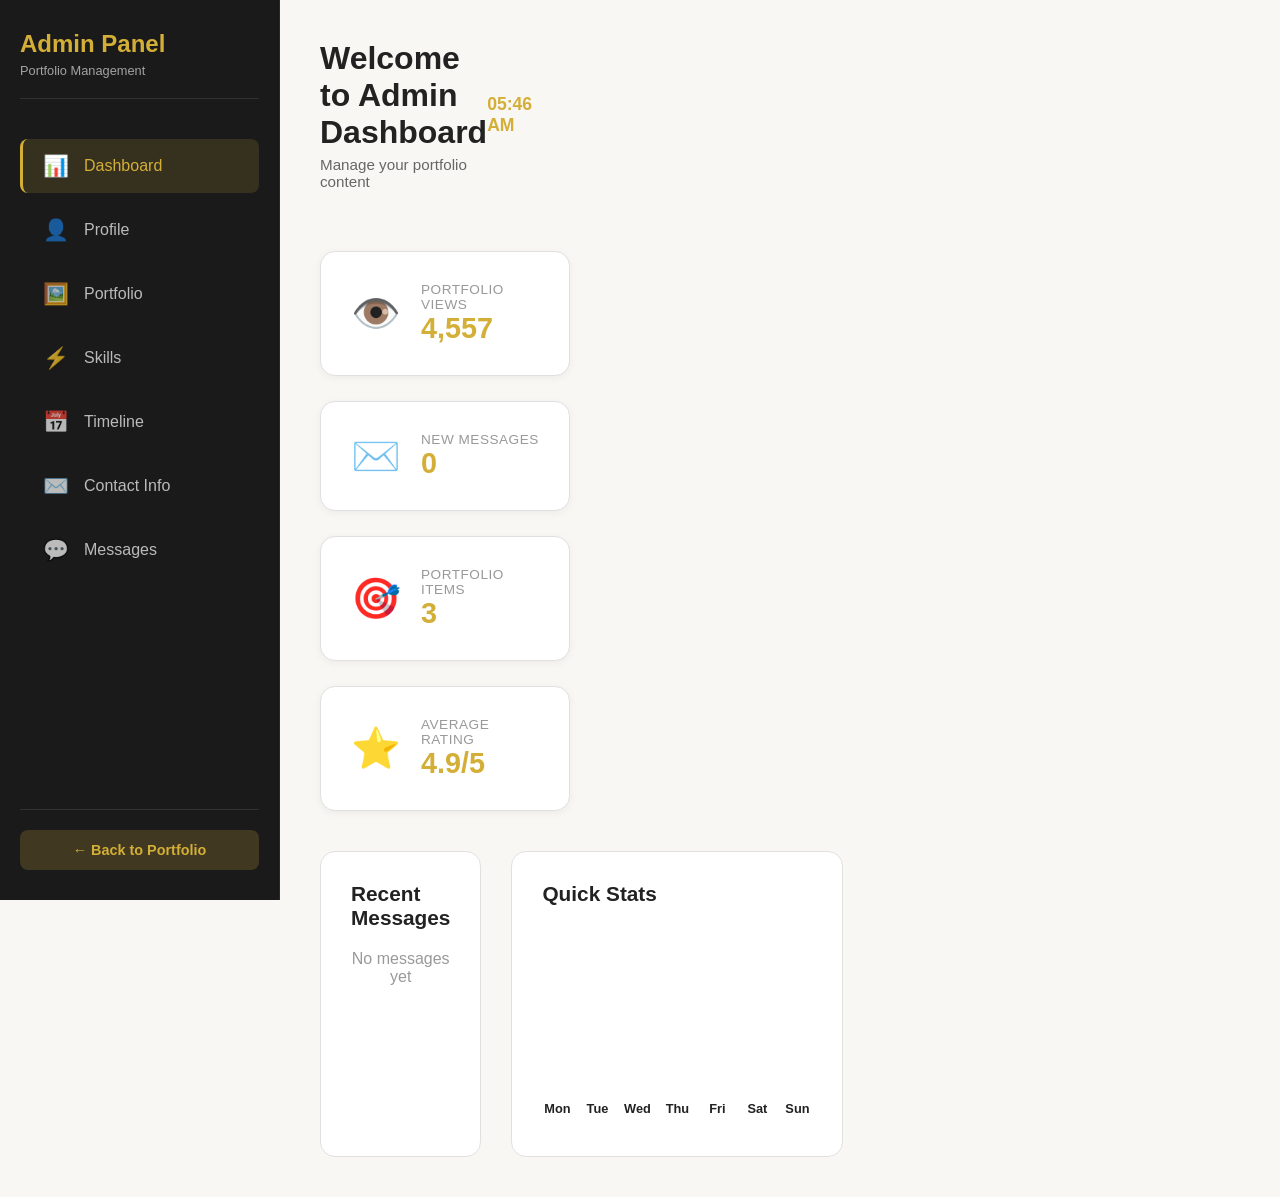
==== admin.html @ e3441a1e "Add files via upload" ====
<!DOCTYPE html>
<html lang="en">
<head>
    <meta charset="UTF-8">
    <meta name="viewport" content="width=device-width, initial-scale=1.0">
    <title>Admin Dashboard - John Mavlonov Portfolio</title>
    <link rel="stylesheet" href="admin-styles.css">
</head>
<body>
    <!-- Admin Dashboard -->
    <div class="admin-wrapper">
        <!-- Sidebar -->
        <aside class="sidebar">
            <div class="sidebar-header">
                <h2 class="sidebar-title">Admin Panel</h2>
                <p class="sidebar-subtitle">Portfolio Management</p>
            </div>

            <nav class="sidebar-menu">
                <a href="#" class="menu-item active" data-section="dashboard">
                    <span class="menu-icon">📊</span>
                    <span>Dashboard</span>
                </a>
                <a href="#" class="menu-item" data-section="profile">
                    <span class="menu-icon">👤</span>
                    <span>Profile</span>
                </a>
                <a href="#" class="menu-item" data-section="portfolio">
                    <span class="menu-icon">🖼️</span>
                    <span>Portfolio</span>
                </a>
                <a href="#" class="menu-item" data-section="skills">
                    <span class="menu-icon">⚡</span>
                    <span>Skills</span>
                </a>
                <a href="#" class="menu-item" data-section="timeline">
                    <span class="menu-icon">📅</span>
                    <span>Timeline</span>
                </a>
                <a href="#" class="menu-item" data-section="contact">
                    <span class="menu-icon">✉️</span>
                    <span>Contact Info</span>
                </a>
                <a href="#" class="menu-item" data-section="messages">
                    <span class="menu-icon">💬</span>
                    <span>Messages</span>
                </a>
            </nav>

            <div class="sidebar-footer">
                <a href="index.html" class="logout-btn">← Back to Portfolio</a>
            </div>
        </aside>

        <!-- Main Content -->
        <main class="admin-content">
            <!-- Header -->
            <div class="admin-header">
                <div class="header-left">
                    <h1 class="page-title">Welcome to Admin Dashboard</h1>
                    <p class="page-subtitle">Manage your portfolio content</p>
                </div>
                <div class="header-right">
                    <div class="header-time" id="currentTime"></div>
                </div>
            </div>

            <!-- Dashboard Section -->
            <section id="dashboard" class="dashboard-section active">
                <div class="dashboard-grid">
                    <div class="stat-box">
                        <div class="stat-icon">👁️</div>
                        <div class="stat-info">
                            <span class="stat-label">Portfolio Views</span>
                            <span class="stat-value" id="viewsCount">1,234</span>
                        </div>
                    </div>

                    <div class="stat-box">
                        <div class="stat-icon">✉️</div>
                        <div class="stat-info">
                            <span class="stat-label">New Messages</span>
                            <span class="stat-value" id="messagesCount">8</span>
                        </div>
                    </div>

                    <div class="stat-box">
                        <div class="stat-icon">🎯</div>
                        <div class="stat-info">
                            <span class="stat-label">Portfolio Items</span>
                            <span class="stat-value" id="portfolioCount">6</span>
                        </div>
                    </div>

                    <div class="stat-box">
                        <div class="stat-icon">⭐</div>
                        <div class="stat-info">
                            <span class="stat-label">Average Rating</span>
                            <span class="stat-value">4.9/5</span>
                        </div>
                    </div>
                </div>

                <div class="dashboard-content">
                    <div class="recent-messages">
                        <h2>Recent Messages</h2>
                        <div class="messages-list" id="recentMessages">
                            <p style="text-align: center; color: #999;">No messages yet</p>
                        </div>
                    </div>

                    <div class="analytics">
                        <h2>Quick Stats</h2>
                        <div class="analytics-chart">
                            <div class="chart-bar">
                                <span>Mon</span>
                                <div class="bar" style="height: 60%"></div>
                            </div>
                            <div class="chart-bar">
                                <span>Tue</span>
                                <div class="bar" style="height: 75%"></div>
                            </div>
                            <div class="chart-bar">
                                <span>Wed</span>
                                <div class="bar" style="height: 50%"></div>
                            </div>
                            <div class="chart-bar">
                                <span>Thu</span>
                                <div class="bar" style="height: 85%"></div>
                            </div>
                            <div class="chart-bar">
                                <span>Fri</span>
                                <div class="bar" style="height: 70%"></div>
                            </div>
                            <div class="chart-bar">
                                <span>Sat</span>
                                <div class="bar" style="height: 80%"></div>
                            </div>
                            <div class="chart-bar">
                                <span>Sun</span>
                                <div class="bar" style="height: 65%"></div>
                            </div>
                        </div>
                    </div>
                </div>
            </section>

            <!-- Profile Section -->
            <section id="profile" class="admin-section">
                <h2>Profile Settings</h2>
                <form class="admin-form" id="profileForm">
                    <div class="form-row">
                        <div class="form-group">
                            <label>Full Name</label>
                            <input type="text" id="fullName" value="John Mavlonov" required>
                        </div>
                        <div class="form-group">
                            <label>Professional Title</label>
                            <input type="text" id="profTitle" value="Premium Pizza Chef" required>
                        </div>
                    </div>

                    <div class="form-row">
                        <div class="form-group">
                            <label>Email</label>
                            <input type="email" id="profileEmail" value="john@mavlonov.com" required>
                        </div>
                        <div class="form-group">
                            <label>Phone</label>
                            <input type="tel" id="profilePhone" value="+1 (234) 567-890" required>
                        </div>
                    </div>

                    <div class="form-row">
                        <div class="form-group">
                            <label>Location</label>
                            <input type="text" id="profileLocation" value="Italy, Europe" required>
                        </div>
                        <div class="form-group">
                            <label>Years of Experience</label>
                            <input type="text" id="yearsExp" value="4+ Years" required>
                        </div>
                    </div>

                    <div class="form-group full-width">
                        <label>Bio</label>
                        <textarea id="bio" rows="5">Professional pizza chef with passion for culinary excellence. Specializing in traditional Italian recipes and innovative fusion concepts.</textarea>
                    </div>

                    <button type="submit" class="btn btn-primary">Save Profile</button>
                </form>
            </section>

            <!-- Portfolio Section -->
            <section id="portfolio" class="admin-section">
                <h2>Portfolio Items</h2>
                
                <div class="add-item-btn">
                    <button class="btn btn-primary" id="addPortfolioBtn">+ Add New Item</button>
                </div>

                <div class="portfolio-list" id="portfolioList">
                    <div class="portfolio-item">
                        <div class="portfolio-item-header">
                            <h3>Margherita</h3>
                            <span class="category-badge">Traditional</span>
                        </div>
                        <p>Classic Italian with fresh basil</p>
                        <div class="item-actions">
                            <button class="btn-small btn-edit">Edit</button>
                            <button class="btn-small btn-delete">Delete</button>
                        </div>
                    </div>
                </div>

                <!-- Modal for adding portfolio items -->
                <div id="portfolioModal" class="modal" style="display: none;">
                    <div class="modal-content">
                        <span class="modal-close" onclick="closePortfolioModal()">&times;</span>
                        <h3>Add Portfolio Item</h3>
                        <form id="portfolioForm">
                            <div class="form-group">
                                <label>Item Name</label>
                                <input type="text" id="itemName" required>
                            </div>
                            <div class="form-group">
                                <label>Category</label>
                                <select id="itemCategory" required>
                                    <option>Traditional</option>
                                    <option>Gourmet</option>
                                    <option>Fusion</option>
                                </select>
                            </div>
                            <div class="form-group">
                                <label>Description</label>
                                <textarea id="itemDescription" rows="4" required></textarea>
                            </div>
                            <button type="submit" class="btn btn-primary">Save Item</button>
                        </form>
                    </div>
                </div>
            </section>

            <!-- Skills Section -->
            <section id="skills" class="admin-section">
                <h2>Skills Management</h2>
                
                <div class="skills-management">
                    <div class="skill-form">
                        <h3>Add New Skill</h3>
                        <form id="skillForm">
                            <div class="form-group">
                                <label>Skill Name</label>
                                <input type="text" id="skillName" required>
                            </div>
                            <div class="form-group">
                                <label>Skill Level (0-100)</label>
                                <input type="number" id="skillLevel" min="0" max="100" value="80" required>
                            </div>
                            <div class="form-group">
                                <label>Description</label>
                                <textarea id="skillDesc" rows="3" required></textarea>
                            </div>
                            <button type="submit" class="btn btn-primary">Add Skill</button>
                        </form>
                    </div>

                    <div class="skills-list">
                        <h3>Current Skills</h3>
                        <div id="skillsList">
                            <div class="skill-item">
                                <div class="skill-info">
                                    <h4>Pizzaiolo Mastery</h4>
                                    <p>Traditional and contemporary pizza preparation</p>
                                </div>
                                <div class="skill-level-display">95%</div>
                                <button class="btn-small btn-delete">Remove</button>
                            </div>
                        </div>
                    </div>
                </div>
            </section>

            <!-- Timeline Section -->
            <section id="timeline" class="admin-section">
                <h2>Career Timeline</h2>
                
                <div class="timeline-management">
                    <form id="timelineForm">
                        <div class="form-group">
                            <label>Year</label>
                            <input type="number" id="timelineYear" min="2000" max="2099" required>
                        </div>
                        <div class="form-group">
                            <label>Title</label>
                            <input type="text" id="timelineTitle" required>
                        </div>
                        <div class="form-group">
                            <label>Description</label>
                            <textarea id="timelineDesc" rows="4" required></textarea>
                        </div>
                        <button type="submit" class="btn btn-primary">Add Timeline Event</button>
                    </form>

                    <div id="timelineList" style="margin-top: 40px;">
                        <h3>Timeline Events</h3>
                        <div class="timeline-events">
                            <div class="timeline-event">
                                <span class="event-year">2024</span>
                                <h4>Innovation & Leadership</h4>
                                <p>Leading kitchen operations and creating innovative menu concepts</p>
                                <button class="btn-small btn-delete">Remove</button>
                            </div>
                        </div>
                    </div>
                </div>
            </section>

            <!-- Contact Section -->
            <section id="contact" class="admin-section">
                <h2>Contact Information</h2>
                <form class="admin-form" id="contactForm">
                    <div class="form-group">
                        <label>Email Address</label>
                        <input type="email" id="contactEmail" value="john@mavlonov.com" required>
                    </div>
                    <div class="form-group">
                        <label>Phone Number</label>
                        <input type="tel" id="contactPhone" value="+1 (234) 567-890" required>
                    </div>
                    <div class="form-group">
                        <label>Location</label>
                        <input type="text" id="contactLocation" value="Italy, Europe" required>
                    </div>
                    <div class="form-group">
                        <label>Social Media Links</label>
                        <input type="text" id="socialInstagram" placeholder="Instagram URL">
                        <input type="text" id="socialLinkedin" placeholder="LinkedIn URL">
                        <input type="text" id="socialTwitter" placeholder="Twitter URL">
                    </div>
                    <button type="submit" class="btn btn-primary">Save Contact Info</button>
                </form>
            </section>

            <!-- Messages Section -->
            <section id="messages" class="admin-section">
                <h2>Messages</h2>
                <div class="messages-container" id="messagesContainer">
                    <p style="text-align: center; color: #999; padding: 40px;">No messages received yet</p>
                </div>
            </section>
        </main>
    </div>

    <script src="admin-script.js"></script>
</body>
</html>
---- admin-styles.css ----
* {
    margin: 0;
    padding: 0;
    box-sizing: border-box;
}

:root {
    --primary: #D4AF37;
    --secondary: #1a1a1a;
    --accent: #E8C547;
    --bg-dark: #0f0f0f;
    --bg-light: #f8f7f4;
    --bg-card: #ffffff;
    --border-color: #e0e0e0;
    --text-dark: #222;
    --text-light: #fff;
    --transition: all 0.3s cubic-bezier(0.25, 0.46, 0.45, 0.94);
}

body {
    font-family: 'Segoe UI', Tahoma, Geneva, Verdana, sans-serif;
    background-color: var(--bg-light);
    color: var(--text-dark);
}

.admin-wrapper {
    display: grid;
    grid-template-columns: 280px 1fr;
    min-height: 100vh;
}

/* Sidebar */
.sidebar {
    background: linear-gradient(135deg, var(--secondary) 0%, #1a1a1a 100%);
    color: var(--text-light);
    padding: 30px 20px;
    border-right: 1px solid rgba(212, 175, 55, 0.1);
    position: fixed;
    width: 280px;
    height: 100vh;
    overflow-y: auto;
    display: flex;
    flex-direction: column;
}

.sidebar-header {
    margin-bottom: 40px;
    padding-bottom: 20px;
    border-bottom: 1px solid rgba(255, 255, 255, 0.1);
}

.sidebar-title {
    font-size: 1.5rem;
    margin-bottom: 5px;
    color: var(--primary);
}

.sidebar-subtitle {
    font-size: 0.8rem;
    color: rgba(255, 255, 255, 0.6);
}

.sidebar-menu {
    display: flex;
    flex-direction: column;
    gap: 10px;
    flex: 1;
}

.menu-item {
    display: flex;
    align-items: center;
    gap: 15px;
    padding: 15px 20px;
    color: rgba(255, 255, 255, 0.7);
    text-decoration: none;
    border-radius: 8px;
    transition: var(--transition);
    cursor: pointer;
    border-left: 3px solid transparent;
}

.menu-item:hover {
    background: rgba(212, 175, 55, 0.1);
    color: var(--primary);
    border-left-color: var(--primary);
}

.menu-item.active {
    background: rgba(212, 175, 55, 0.15);
    color: var(--primary);
    border-left-color: var(--primary);
}

.menu-icon {
    font-size: 1.3rem;
}

.sidebar-footer {
    margin-top: 20px;
    padding-top: 20px;
    border-top: 1px solid rgba(255, 255, 255, 0.1);
}

.logout-btn {
    display: block;
    text-align: center;
    padding: 12px;
    background: rgba(212, 175, 55, 0.2);
    color: var(--primary);
    text-decoration: none;
    border-radius: 8px;
    font-size: 0.9rem;
    font-weight: 600;
    transition: var(--transition);
}

.logout-btn:hover {
    background: rgba(212, 175, 55, 0.3);
}

/* Admin Content */
.admin-content {
    padding: 40px;
    margin-left: 280px;
    background: var(--bg-light);
}

.admin-header {
    display: flex;
    justify-content: space-between;
    align-items: center;
    margin-bottom: 40px;
    padding-bottom: 20px;
    border-bottom: 1px solid var(--border-color);
}

.page-title {
    font-size: 2rem;
    margin-bottom: 5px;
}

.page-subtitle {
    color: #666;
    font-size: 0.95rem;
}

.header-time {
    font-size: 1.1rem;
    font-weight: 600;
    color: var(--primary);
}

/* Dashboard Grid */
.dashboard-grid {
    display: grid;
    grid-template-columns: repeat(auto-fit, minmax(250px, 1fr));
    gap: 25px;
    margin-bottom: 40px;
}

.stat-box {
    background: white;
    padding: 30px;
    border-radius: 15px;
    border: 1px solid var(--border-color);
    display: flex;
    gap: 20px;
    align-items: center;
    transition: var(--transition);
    box-shadow: 0 2px 8px rgba(0, 0, 0, 0.05);
}

.stat-box:hover {
    transform: translateY(-5px);
    box-shadow: 0 10px 25px rgba(212, 175, 55, 0.1);
}

.stat-icon {
    font-size: 2.5rem;
}

.stat-info {
    display: flex;
    flex-direction: column;
}

.stat-label {
    font-size: 0.85rem;
    color: #999;
    text-transform: uppercase;
    letter-spacing: 0.5px;
}

.stat-value {
    font-size: 1.8rem;
    font-weight: 700;
    color: var(--primary);
}

/* Dashboard Content */
.dashboard-content {
    display: grid;
    grid-template-columns: 1fr 1fr;
    gap: 30px;
}

.recent-messages,
.analytics {
    background: white;
    padding: 30px;
    border-radius: 15px;
    border: 1px solid var(--border-color);
}

.recent-messages h2,
.analytics h2 {
    font-size: 1.3rem;
    margin-bottom: 20px;
}

.messages-list {
    display: flex;
    flex-direction: column;
    gap: 15px;
}

.message-item {
    padding: 15px;
    background: #f8f7f4;
    border-radius: 8px;
    border-left: 3px solid var(--primary);
}

.message-from {
    font-weight: 600;
    margin-bottom: 5px;
}

.message-text {
    font-size: 0.9rem;
    color: #666;
}

.analytics-chart {
    display: grid;
    grid-template-columns: repeat(7, 1fr);
    gap: 10px;
    align-items: flex-end;
    height: 200px;
}

.chart-bar {
    display: flex;
    flex-direction: column;
    align-items: center;
    gap: 10px;
}

.chart-bar span {
    font-size: 0.8rem;
    font-weight: 600;
}

.chart-bar .bar {
    width: 30px;
    background: linear-gradient(180deg, var(--primary) 0%, var(--accent) 100%);
    border-radius: 5px;
    transition: var(--transition);
}

.chart-bar:hover .bar {
    filter: brightness(1.1);
}

/* Admin Section */
.admin-section {
    display: none;
    animation: fadeIn 0.3s ease-out;
}

.admin-section.active,
.dashboard-section.active {
    display: block;
}

@keyframes fadeIn {
    from {
        opacity: 0;
    }
    to {
        opacity: 1;
    }
}

.admin-section h2 {
    font-size: 1.8rem;
    margin-bottom: 30px;
}

/* Forms */
.admin-form,
.skill-form,
#timelineForm,
#portfolioForm {
    background: white;
    padding: 30px;
    border-radius: 15px;
    border: 1px solid var(--border-color);
    max-width: 600px;
}

.form-row {
    display: grid;
    grid-template-columns: 1fr 1fr;
    gap: 20px;
}

.form-row.full-width {
    grid-template-columns: 1fr;
}

.form-group {
    display: flex;
    flex-direction: column;
    gap: 8px;
}

.form-group.full-width {
    grid-column: 1 / -1;
}

.form-group label {
    font-weight: 600;
    color: var(--text-dark);
    font-size: 0.95rem;
}

.form-group input,
.form-group textarea,
.form-group select {
    padding: 12px;
    border: 2px solid var(--border-color);
    border-radius: 8px;
    font-family: inherit;
    font-size: 0.95rem;
    transition: var(--transition);
}

.form-group input:focus,
.form-group textarea:focus,
.form-group select:focus {
    outline: none;
    border-color: var(--primary);
    box-shadow: 0 0 0 3px rgba(212, 175, 55, 0.1);
}

.form-group textarea {
    resize: vertical;
}

.btn {
    padding: 12px 30px;
    border: none;
    border-radius: 8px;
    font-size: 1rem;
    font-weight: 600;
    cursor: pointer;
    transition: var(--transition);
    display: inline-block;
}

.btn-primary {
    background: linear-gradient(135deg, var(--primary) 0%, var(--accent) 100%);
    color: var(--text-dark);
    box-shadow: 0 4px 15px rgba(212, 175, 55, 0.2);
}

.btn-primary:hover {
    transform: translateY(-2px);
    box-shadow: 0 6px 20px rgba(212, 175, 55, 0.3);
}

.btn-small {
    padding: 8px 16px;
    font-size: 0.85rem;
    border-radius: 6px;
    border: none;
    cursor: pointer;
    transition: var(--transition);
}

.btn-edit {
    background: var(--primary);
    color: var(--text-dark);
    margin-right: 10px;
}

.btn-delete {
    background: #ff6b6b;
    color: white;
}

.btn-small:hover {
    transform: translateY(-2px);
}

/* Portfolio Management */
.add-item-btn {
    margin-bottom: 30px;
}

.portfolio-list,
.timeline-events {
    background: white;
    border-radius: 15px;
    border: 1px solid var(--border-color);
    overflow: hidden;
}

.portfolio-item,
.timeline-event {
    padding: 25px;
    border-bottom: 1px solid var(--border-color);
    display: flex;
    justify-content: space-between;
    align-items: center;
    transition: var(--transition);
}

.portfolio-item:hover,
.timeline-event:hover {
    background: #f8f7f4;
}

.portfolio-item:last-child,
.timeline-event:last-child {
    border-bottom: none;
}

.portfolio-item-header {
    display: flex;
    align-items: center;
    gap: 15px;
    margin-bottom: 10px;
}

.portfolio-item h3 {
    margin: 0;
}

.category-badge {
    padding: 5px 12px;
    background: rgba(212, 175, 55, 0.2);
    color: var(--primary);
    border-radius: 20px;
    font-size: 0.8rem;
    font-weight: 600;
}

.item-actions {
    display: flex;
    gap: 10px;
}

.event-year {
    font-weight: 700;
    color: var(--primary);
    font-size: 1.1rem;
    min-width: 80px;
}

/* Skills Management */
.skills-management {
    display: grid;
    grid-template-columns: 1fr 1fr;
    gap: 30px;
}

.skills-list {
    background: white;
    padding: 30px;
    border-radius: 15px;
    border: 1px solid var(--border-color);
}

.skill-item {
    padding: 20px;
    background: #f8f7f4;
    border-radius: 10px;
    margin-bottom: 15px;
    display: flex;
    justify-content: space-between;
    align-items: center;
}

.skill-info h4 {
    margin-bottom: 5px;
}

.skill-info p {
    font-size: 0.9rem;
    color: #666;
}

.skill-level-display {
    font-weight: 700;
    color: var(--primary);
    font-size: 1.1rem;
}

/* Modal */
.modal {
    position: fixed;
    top: 0;
    left: 0;
    right: 0;
    bottom: 0;
    background: rgba(0, 0, 0, 0.5);
    display: flex;
    align-items: center;
    justify-content: center;
    z-index: 1000;
}

.modal-content {
    background: white;
    padding: 40px;
    border-radius: 15px;
    max-width: 500px;
    width: 90%;
    position: relative;
    animation: slideIn 0.3s ease-out;
}

@keyframes slideIn {
    from {
        transform: translateY(-50px);
        opacity: 0;
    }
    to {
        transform: translateY(0);
        opacity: 1;
    }
}

.modal-close {
    position: absolute;
    top: 20px;
    right: 20px;
    font-size: 28px;
    cursor: pointer;
    color: #999;
    transition: color 0.3s ease;
}

.modal-close:hover {
    color: var(--text-dark);
}

.modal-content h3 {
    margin-bottom: 25px;
}

/* Responsive */
@media (max-width: 1024px) {
    .admin-wrapper {
        grid-template-columns: 1fr;
    }

    .sidebar {
        width: 100%;
        height: auto;
        border-right: none;
        border-bottom: 1px solid rgba(212, 175, 55, 0.1);
        position: relative;
    }

    .admin-content {
        margin-left: 0;
        padding: 30px;
    }

    .dashboard-content {
        grid-template-columns: 1fr;
    }

    .skills-management {
        grid-template-columns: 1fr;
    }

    .form-row {
        grid-template-columns: 1fr;
    }
}

@media (max-width: 768px) {
    .sidebar {
        display: none;
    }

    .sidebar.active {
        display: block;
        width: 100%;
        height: auto;
        position: relative;
    }

    .sidebar-menu {
        display: grid;
        grid-template-columns: repeat(auto-fit, minmax(150px, 1fr));
        gap: 10px;
    }

    .admin-header {
        flex-direction: column;
        gap: 20px;
        align-items: flex-start;
    }

    .dashboard-grid {
        grid-template-columns: 1fr 1fr;
        gap: 15px;
    }

    .stat-box {
        padding: 20px;
    }

    .admin-form {
        max-width: 100%;
    }

    .form-row {
        grid-template-columns: 1fr;
    }

    .modal-content {
        padding: 25px;
    }
}

@media (max-width: 480px) {
    .admin-content {
        padding: 20px;
    }

    .dashboard-grid {
        grid-template-columns: 1fr;
    }

    .analytics-chart {
        gap: 5px;
    }

    .chart-bar span {
        font-size: 0.7rem;
    }

    .chart-bar .bar {
        width: 20px;
    }

    .page-title {
        font-size: 1.5rem;
    }

    .portfolio-item,
    .timeline-event {
        flex-direction: column;
        align-items: flex-start;
        gap: 15px;
    }

    .item-actions {
        width: 100%;
    }

    .item-actions button {
        flex: 1;
    }
}
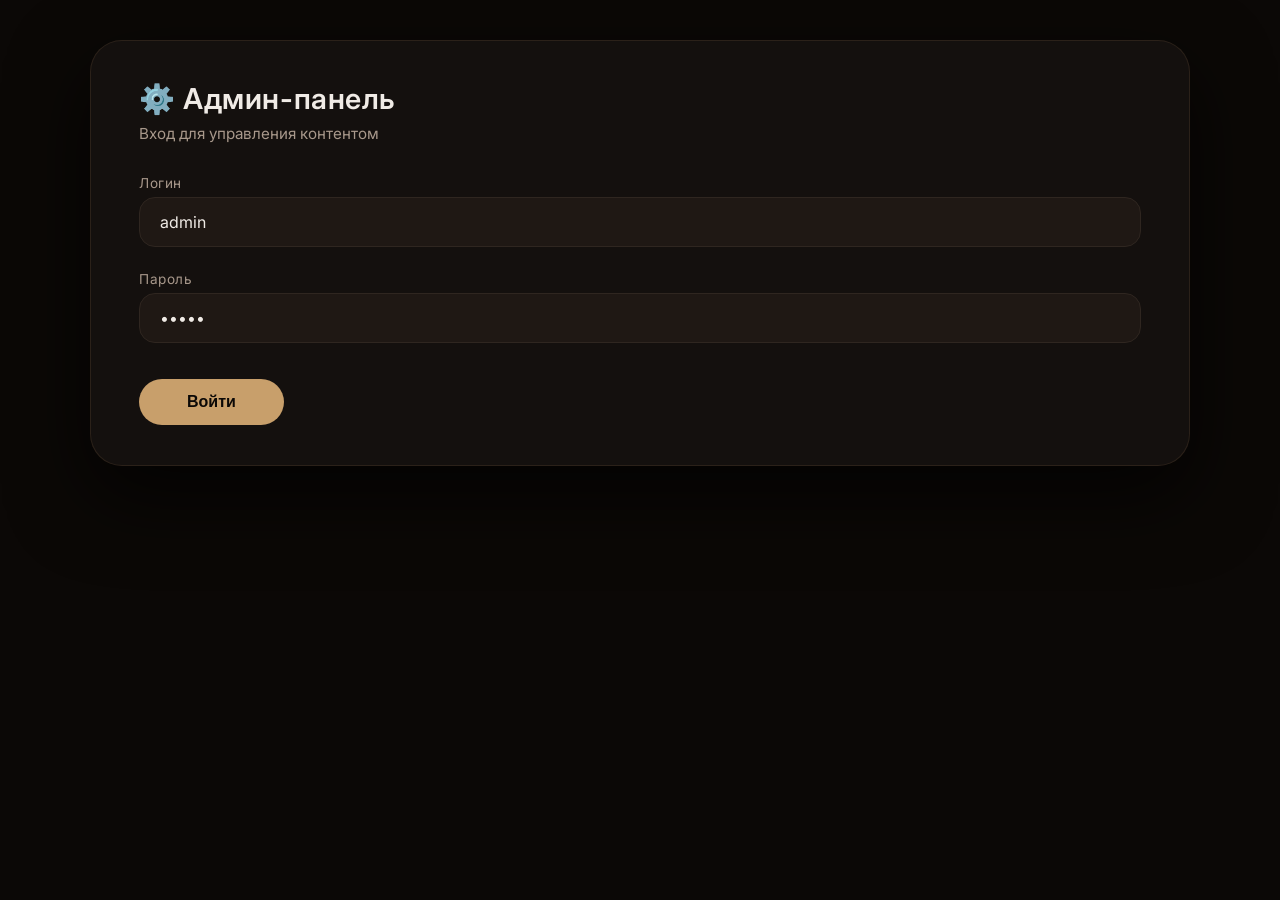
==== commit 9143b7c2: "Admin" ====
--- a/admin.html
+++ b/admin.html
@@ -1,357 +1,571 @@
 <!DOCTYPE html>
-<html lang="en">
+<html lang="ru">
 <head>
-    <meta charset="UTF-8">
-    <meta name="viewport" content="width=device-width, initial-scale=1.0">
-    <title>Admin Dashboard - John Mavlonov Portfolio</title>
-    <link rel="stylesheet" href="admin-styles.css">
+    <meta charset="UTF-8" />
+    <meta name="viewport" content="width=device-width, initial-scale=1.0" />
+    <title>Админ-панель · John Mavlonov</title>
+    <link rel="preconnect" href="https://fonts.googleapis.com" />
+    <link rel="preconnect" href="https://fonts.gstatic.com" crossorigin />
+    <link href="https://fonts.googleapis.com/css2?family=Inter:opsz,wght@14..32,400;14..32,500;14..32,600&display=swap" rel="stylesheet" />
+    <style>
+        * {
+            margin: 0;
+            padding: 0;
+            box-sizing: border-box;
+        }
+        body {
+            background: #0b0806;
+            color: #f0ebe6;
+            font-family: 'Inter', sans-serif;
+            padding: 40px 20px;
+            min-height: 100vh;
+            display: flex;
+            justify-content: center;
+            align-items: flex-start;
+        }
+        .admin-container {
+            max-width: 1100px;
+            width: 100%;
+            background: #14100e;
+            border-radius: 32px;
+            padding: 40px 48px;
+            border: 1px solid rgba(200, 159, 107, 0.12);
+            box-shadow: 0 30px 80px rgba(0, 0, 0, 0.7);
+        }
+        h1 {
+            font-family: 'Inter', sans-serif;
+            font-weight: 600;
+            font-size: 1.8rem;
+            letter-spacing: 0.02em;
+            margin-bottom: 8px;
+        }
+        .gold {
+            color: #c89f6b;
+        }
+        .sub {
+            color: #a8988b;
+            font-size: 0.95rem;
+            margin-bottom: 32px;
+        }
+        .logout-btn {
+            background: transparent;
+            border: 1px solid rgba(240, 235, 230, 0.15);
+            color: #a8988b;
+            padding: 8px 24px;
+            border-radius: 40px;
+            cursor: pointer;
+            transition: 0.3s;
+            font-size: 0.85rem;
+            float: right;
+            margin-top: -48px;
+        }
+        .logout-btn:hover {
+            border-color: #c89f6b;
+            color: #f0ebe6;
+        }
+        .form-group {
+            margin-bottom: 24px;
+        }
+        .form-group label {
+            display: block;
+            font-size: 0.85rem;
+            color: #a8988b;
+            margin-bottom: 6px;
+            letter-spacing: 0.04em;
+        }
+        .form-group input,
+        .form-group textarea {
+            width: 100%;
+            background: #1f1814;
+            border: 1px solid #2f2620;
+            padding: 14px 20px;
+            border-radius: 16px;
+            color: #f0ebe6;
+            font-size: 1rem;
+            transition: 0.3s;
+            font-family: 'Inter', sans-serif;
+        }
+        .form-group input:focus,
+        .form-group textarea:focus {
+            outline: none;
+            border-color: #c89f6b;
+            box-shadow: 0 0 0 3px rgba(200, 159, 107, 0.15);
+        }
+        .form-group textarea {
+            min-height: 80px;
+            resize: vertical;
+        }
+        .row {
+            display: grid;
+            grid-template-columns: 1fr 1fr;
+            gap: 24px;
+        }
+        .btn-save {
+            background: #c89f6b;
+            color: #0b0806;
+            border: none;
+            padding: 14px 48px;
+            border-radius: 60px;
+            font-weight: 600;
+            font-size: 1rem;
+            cursor: pointer;
+            transition: 0.3s;
+            margin-top: 12px;
+        }
+        .btn-save:hover {
+            background: #b88a56;
+            transform: scale(1.02);
+            box-shadow: 0 8px 30px rgba(200, 159, 107, 0.3);
+        }
+        .btn-reset {
+            background: transparent;
+            border: 1px solid rgba(240, 235, 230, 0.12);
+            color: #a8988b;
+            padding: 14px 36px;
+            border-radius: 60px;
+            cursor: pointer;
+            transition: 0.3s;
+            margin-left: 16px;
+        }
+        .btn-reset:hover {
+            border-color: #c89f6b;
+            color: #f0ebe6;
+        }
+        .toast {
+            background: #1f2a1f;
+            border-left: 4px solid #6f9e6f;
+            padding: 16px 24px;
+            border-radius: 16px;
+            margin-top: 24px;
+            display: none;
+            color: #d4e8d4;
+        }
+        .toast.show {
+            display: block;
+        }
+        .section-title {
+            font-size: 1.2rem;
+            font-weight: 600;
+            margin: 32px 0 16px;
+            color: #c89f6b;
+            border-bottom: 1px solid rgba(200, 159, 107, 0.08);
+            padding-bottom: 8px;
+        }
+        .array-input {
+            display: flex;
+            flex-wrap: wrap;
+            gap: 8px;
+            margin-top: 8px;
+        }
+        .array-input .tag {
+            background: #1f1814;
+            padding: 6px 16px;
+            border-radius: 40px;
+            border: 1px solid #2f2620;
+            font-size: 0.85rem;
+            display: inline-flex;
+            align-items: center;
+            gap: 8px;
+        }
+        .array-input .tag button {
+            background: none;
+            border: none;
+            color: #a8988b;
+            cursor: pointer;
+            font-size: 1rem;
+            padding: 0 4px;
+        }
+        .array-input .tag button:hover {
+            color: #d95c2b;
+        }
+        .array-input input {
+            flex: 1;
+            min-width: 120px;
+            background: #1f1814;
+            border: 1px solid #2f2620;
+            padding: 8px 16px;
+            border-radius: 40px;
+            color: #f0ebe6;
+            font-size: 0.85rem;
+        }
+        .array-input input:focus {
+            outline: none;
+            border-color: #c89f6b;
+        }
+        .array-input .add-btn {
+            background: rgba(200, 159, 107, 0.15);
+            border: 1px solid rgba(200, 159, 107, 0.2);
+            color: #c89f6b;
+            padding: 8px 20px;
+            border-radius: 40px;
+            cursor: pointer;
+            transition: 0.3s;
+        }
+        .array-input .add-btn:hover {
+            background: rgba(200, 159, 107, 0.25);
+        }
+        @media (max-width: 768px) {
+            .admin-container {
+                padding: 24px 20px;
+            }
+            .row {
+                grid-template-columns: 1fr;
+            }
+            .logout-btn {
+                float: none;
+                margin-top: 12px;
+                display: inline-block;
+            }
+        }
+    </style>
 </head>
 <body>
-    <!-- Admin Dashboard -->
-    <div class="admin-wrapper">
-        <!-- Sidebar -->
-        <aside class="sidebar">
-            <div class="sidebar-header">
-                <h2 class="sidebar-title">Admin Panel</h2>
-                <p class="sidebar-subtitle">Portfolio Management</p>
-            </div>
-
-            <nav class="sidebar-menu">
-                <a href="#" class="menu-item active" data-section="dashboard">
-                    <span class="menu-icon">📊</span>
-                    <span>Dashboard</span>
-                </a>
-                <a href="#" class="menu-item" data-section="profile">
-                    <span class="menu-icon">👤</span>
-                    <span>Profile</span>
-                </a>
-                <a href="#" class="menu-item" data-section="portfolio">
-                    <span class="menu-icon">🖼️</span>
-                    <span>Portfolio</span>
-                </a>
-                <a href="#" class="menu-item" data-section="skills">
-                    <span class="menu-icon">⚡</span>
-                    <span>Skills</span>
-                </a>
-                <a href="#" class="menu-item" data-section="timeline">
-                    <span class="menu-icon">📅</span>
-                    <span>Timeline</span>
-                </a>
-                <a href="#" class="menu-item" data-section="contact">
-                    <span class="menu-icon">✉️</span>
-                    <span>Contact Info</span>
-                </a>
-                <a href="#" class="menu-item" data-section="messages">
-                    <span class="menu-icon">💬</span>
-                    <span>Messages</span>
-                </a>
-            </nav>
-
-            <div class="sidebar-footer">
-                <a href="index.html" class="logout-btn">← Back to Portfolio</a>
-            </div>
-        </aside>
-
-        <!-- Main Content -->
-        <main class="admin-content">
-            <!-- Header -->
-            <div class="admin-header">
-                <div class="header-left">
-                    <h1 class="page-title">Welcome to Admin Dashboard</h1>
-                    <p class="page-subtitle">Manage your portfolio content</p>
-                </div>
-                <div class="header-right">
-                    <div class="header-time" id="currentTime"></div>
-                </div>
-            </div>
-
-            <!-- Dashboard Section -->
-            <section id="dashboard" class="dashboard-section active">
-                <div class="dashboard-grid">
-                    <div class="stat-box">
-                        <div class="stat-icon">👁️</div>
-                        <div class="stat-info">
-                            <span class="stat-label">Portfolio Views</span>
-                            <span class="stat-value" id="viewsCount">1,234</span>
-                        </div>
-                    </div>
-
-                    <div class="stat-box">
-                        <div class="stat-icon">✉️</div>
-                        <div class="stat-info">
-                            <span class="stat-label">New Messages</span>
-                            <span class="stat-value" id="messagesCount">8</span>
-                        </div>
-                    </div>
-
-                    <div class="stat-box">
-                        <div class="stat-icon">🎯</div>
-                        <div class="stat-info">
-                            <span class="stat-label">Portfolio Items</span>
-                            <span class="stat-value" id="portfolioCount">6</span>
-                        </div>
-                    </div>
-
-                    <div class="stat-box">
-                        <div class="stat-icon">⭐</div>
-                        <div class="stat-info">
-                            <span class="stat-label">Average Rating</span>
-                            <span class="stat-value">4.9/5</span>
-                        </div>
-                    </div>
-                </div>
-
-                <div class="dashboard-content">
-                    <div class="recent-messages">
-                        <h2>Recent Messages</h2>
-                        <div class="messages-list" id="recentMessages">
-                            <p style="text-align: center; color: #999;">No messages yet</p>
-                        </div>
-                    </div>
-
-                    <div class="analytics">
-                        <h2>Quick Stats</h2>
-                        <div class="analytics-chart">
-                            <div class="chart-bar">
-                                <span>Mon</span>
-                                <div class="bar" style="height: 60%"></div>
-                            </div>
-                            <div class="chart-bar">
-                                <span>Tue</span>
-                                <div class="bar" style="height: 75%"></div>
-                            </div>
-                            <div class="chart-bar">
-                                <span>Wed</span>
-                                <div class="bar" style="height: 50%"></div>
-                            </div>
-                            <div class="chart-bar">
-                                <span>Thu</span>
-                                <div class="bar" style="height: 85%"></div>
-                            </div>
-                            <div class="chart-bar">
-                                <span>Fri</span>
-                                <div class="bar" style="height: 70%"></div>
-                            </div>
-                            <div class="chart-bar">
-                                <span>Sat</span>
-                                <div class="bar" style="height: 80%"></div>
-                            </div>
-                            <div class="chart-bar">
-                                <span>Sun</span>
-                                <div class="bar" style="height: 65%"></div>
-                            </div>
-                        </div>
-                    </div>
-                </div>
-            </section>
-
-            <!-- Profile Section -->
-            <section id="profile" class="admin-section">
-                <h2>Profile Settings</h2>
-                <form class="admin-form" id="profileForm">
-                    <div class="form-row">
-                        <div class="form-group">
-                            <label>Full Name</label>
-                            <input type="text" id="fullName" value="John Mavlonov" required>
-                        </div>
-                        <div class="form-group">
-                            <label>Professional Title</label>
-                            <input type="text" id="profTitle" value="Premium Pizza Chef" required>
-                        </div>
-                    </div>
-
-                    <div class="form-row">
-                        <div class="form-group">
-                            <label>Email</label>
-                            <input type="email" id="profileEmail" value="john@mavlonov.com" required>
-                        </div>
-                        <div class="form-group">
-                            <label>Phone</label>
-                            <input type="tel" id="profilePhone" value="+1 (234) 567-890" required>
-                        </div>
-                    </div>
-
-                    <div class="form-row">
-                        <div class="form-group">
-                            <label>Location</label>
-                            <input type="text" id="profileLocation" value="Italy, Europe" required>
-                        </div>
-                        <div class="form-group">
-                            <label>Years of Experience</label>
-                            <input type="text" id="yearsExp" value="4+ Years" required>
-                        </div>
-                    </div>
-
-                    <div class="form-group full-width">
-                        <label>Bio</label>
-                        <textarea id="bio" rows="5">Professional pizza chef with passion for culinary excellence. Specializing in traditional Italian recipes and innovative fusion concepts.</textarea>
-                    </div>
-
-                    <button type="submit" class="btn btn-primary">Save Profile</button>
-                </form>
-            </section>
-
-            <!-- Portfolio Section -->
-            <section id="portfolio" class="admin-section">
-                <h2>Portfolio Items</h2>
-                
-                <div class="add-item-btn">
-                    <button class="btn btn-primary" id="addPortfolioBtn">+ Add New Item</button>
-                </div>
-
-                <div class="portfolio-list" id="portfolioList">
-                    <div class="portfolio-item">
-                        <div class="portfolio-item-header">
-                            <h3>Margherita</h3>
-                            <span class="category-badge">Traditional</span>
-                        </div>
-                        <p>Classic Italian with fresh basil</p>
-                        <div class="item-actions">
-                            <button class="btn-small btn-edit">Edit</button>
-                            <button class="btn-small btn-delete">Delete</button>
-                        </div>
-                    </div>
-                </div>
-
-                <!-- Modal for adding portfolio items -->
-                <div id="portfolioModal" class="modal" style="display: none;">
-                    <div class="modal-content">
-                        <span class="modal-close" onclick="closePortfolioModal()">&times;</span>
-                        <h3>Add Portfolio Item</h3>
-                        <form id="portfolioForm">
-                            <div class="form-group">
-                                <label>Item Name</label>
-                                <input type="text" id="itemName" required>
-                            </div>
-                            <div class="form-group">
-                                <label>Category</label>
-                                <select id="itemCategory" required>
-                                    <option>Traditional</option>
-                                    <option>Gourmet</option>
-                                    <option>Fusion</option>
-                                </select>
-                            </div>
-                            <div class="form-group">
-                                <label>Description</label>
-                                <textarea id="itemDescription" rows="4" required></textarea>
-                            </div>
-                            <button type="submit" class="btn btn-primary">Save Item</button>
-                        </form>
-                    </div>
-                </div>
-            </section>
-
-            <!-- Skills Section -->
-            <section id="skills" class="admin-section">
-                <h2>Skills Management</h2>
-                
-                <div class="skills-management">
-                    <div class="skill-form">
-                        <h3>Add New Skill</h3>
-                        <form id="skillForm">
-                            <div class="form-group">
-                                <label>Skill Name</label>
-                                <input type="text" id="skillName" required>
-                            </div>
-                            <div class="form-group">
-                                <label>Skill Level (0-100)</label>
-                                <input type="number" id="skillLevel" min="0" max="100" value="80" required>
-                            </div>
-                            <div class="form-group">
-                                <label>Description</label>
-                                <textarea id="skillDesc" rows="3" required></textarea>
-                            </div>
-                            <button type="submit" class="btn btn-primary">Add Skill</button>
-                        </form>
-                    </div>
-
-                    <div class="skills-list">
-                        <h3>Current Skills</h3>
-                        <div id="skillsList">
-                            <div class="skill-item">
-                                <div class="skill-info">
-                                    <h4>Pizzaiolo Mastery</h4>
-                                    <p>Traditional and contemporary pizza preparation</p>
-                                </div>
-                                <div class="skill-level-display">95%</div>
-                                <button class="btn-small btn-delete">Remove</button>
-                            </div>
-                        </div>
-                    </div>
-                </div>
-            </section>
-
-            <!-- Timeline Section -->
-            <section id="timeline" class="admin-section">
-                <h2>Career Timeline</h2>
-                
-                <div class="timeline-management">
-                    <form id="timelineForm">
-                        <div class="form-group">
-                            <label>Year</label>
-                            <input type="number" id="timelineYear" min="2000" max="2099" required>
-                        </div>
-                        <div class="form-group">
-                            <label>Title</label>
-                            <input type="text" id="timelineTitle" required>
-                        </div>
-                        <div class="form-group">
-                            <label>Description</label>
-                            <textarea id="timelineDesc" rows="4" required></textarea>
-                        </div>
-                        <button type="submit" class="btn btn-primary">Add Timeline Event</button>
-                    </form>
-
-                    <div id="timelineList" style="margin-top: 40px;">
-                        <h3>Timeline Events</h3>
-                        <div class="timeline-events">
-                            <div class="timeline-event">
-                                <span class="event-year">2024</span>
-                                <h4>Innovation & Leadership</h4>
-                                <p>Leading kitchen operations and creating innovative menu concepts</p>
-                                <button class="btn-small btn-delete">Remove</button>
-                            </div>
-                        </div>
-                    </div>
-                </div>
-            </section>
-
-            <!-- Contact Section -->
-            <section id="contact" class="admin-section">
-                <h2>Contact Information</h2>
-                <form class="admin-form" id="contactForm">
-                    <div class="form-group">
-                        <label>Email Address</label>
-                        <input type="email" id="contactEmail" value="john@mavlonov.com" required>
-                    </div>
-                    <div class="form-group">
-                        <label>Phone Number</label>
-                        <input type="tel" id="contactPhone" value="+1 (234) 567-890" required>
-                    </div>
-                    <div class="form-group">
-                        <label>Location</label>
-                        <input type="text" id="contactLocation" value="Italy, Europe" required>
-                    </div>
-                    <div class="form-group">
-                        <label>Social Media Links</label>
-                        <input type="text" id="socialInstagram" placeholder="Instagram URL">
-                        <input type="text" id="socialLinkedin" placeholder="LinkedIn URL">
-                        <input type="text" id="socialTwitter" placeholder="Twitter URL">
-                    </div>
-                    <button type="submit" class="btn btn-primary">Save Contact Info</button>
-                </form>
-            </section>
-
-            <!-- Messages Section -->
-            <section id="messages" class="admin-section">
-                <h2>Messages</h2>
-                <div class="messages-container" id="messagesContainer">
-                    <p style="text-align: center; color: #999; padding: 40px;">No messages received yet</p>
-                </div>
-            </section>
-        </main>
+
+    <div class="admin-container" id="adminApp">
+        <!-- LOGIN SCREEN -->
+        <div id="loginScreen">
+            <h1>⚙️ Админ-панель</h1>
+            <p class="sub">Вход для управления контентом</p>
+            <div class="form-group">
+                <label>Логин</label>
+                <input type="text" id="loginUser" value="admin" />
+            </div>
+            <div class="form-group">
+                <label>Пароль</label>
+                <input type="password" id="loginPass" value="12345" />
+            </div>
+            <button class="btn-save" id="loginBtn">Войти</button>
+            <div id="loginError" style="color:#d95c2b; margin-top:12px; display:none;">Неверные данные</div>
+        </div>
+
+        <!-- EDITOR SCREEN -->
+        <div id="editorScreen" style="display:none;">
+            <h1>⚙️ Редактор <span class="gold">контента</span></h1>
+            <button class="logout-btn" id="logoutBtn">🚪 Выйти</button>
+            <p class="sub">Все изменения сохраняются в localStorage и применяются на сайте.</p>
+
+            <!-- HERO -->
+            <div class="section-title">Hero-блок</div>
+            <div class="row">
+                <div class="form-group">
+                    <label>Подзаголовок</label>
+                    <input type="text" id="editHeroSub" />
+                </div>
+                <div class="form-group">
+                    <label>Имя (заголовок)</label>
+                    <input type="text" id="editHeroTitle" />
+                </div>
+            </div>
+            <div class="form-group">
+                <label>Описание</label>
+                <textarea id="editHeroDesc" rows="2"></textarea>
+            </div>
+
+            <!-- STORY -->
+            <div class="section-title">История</div>
+            <div class="form-group">
+                <label>URL фото (story image)</label>
+                <input type="text" id="editStoryImage" />
+            </div>
+            <div class="row">
+                <div class="form-group">
+                    <label>Заголовок</label>
+                    <input type="text" id="editStoryTitle" />
+                </div>
+                <div class="form-group">
+                    <label>Текст</label>
+                    <textarea id="editStoryText" rows="2"></textarea>
+                </div>
+            </div>
+            <div class="row">
+                <div class="form-group"><label>Лет опыта</label><input type="text" id="editStatYears" /></div>
+                <div class="form-group"><label>Блюд в меню</label><input type="text" id="editStatDishes" /></div>
+                <div class="form-group"><label>Мест работы</label><input type="text" id="editStatPlaces" /></div>
+            </div>
+
+            <!-- EXPERIENCE -->
+            <div class="section-title">Опыт работы (массив)</div>
+            <div class="form-group">
+                <div class="array-input" id="expArrayContainer">
+                    <!-- динамически -->
+                </div>
+            </div>
+
+            <!-- SKILLS -->
+            <div class="section-title">Навыки (массив)</div>
+            <div class="form-group">
+                <div class="array-input" id="skillsArrayContainer">
+                    <!-- динамически -->
+                </div>
+            </div>
+
+            <!-- ACHIEVEMENTS -->
+            <div class="section-title">Достижения (массив)</div>
+            <div class="form-group">
+                <div class="array-input" id="achArrayContainer">
+                    <!-- динамически -->
+                </div>
+            </div>
+
+            <!-- CONTACT -->
+            <div class="section-title">Контакты</div>
+            <div class="row">
+                <div class="form-group"><label>Телефон</label><input type="text" id="editContactPhone" /></div>
+                <div class="form-group"><label>Email</label><input type="text" id="editContactEmail" /></div>
+            </div>
+
+            <!-- FOOTER -->
+            <div class="section-title">Футер</div>
+            <div class="form-group"><label>Текст</label><input type="text" id="editFooterText" /></div>
+
+            <!-- ACTIONS -->
+            <div style="margin-top:32px; display:flex; flex-wrap:wrap; gap:12px;">
+                <button class="btn-save" id="saveAllBtn">💾 Сохранить все изменения</button>
+                <button class="btn-reset" id="resetDefaultsBtn">↺ Сбросить к умолчаниям</button>
+            </div>
+
+            <div class="toast" id="toastMessage">✅ Данные сохранены! Обновите сайт, чтобы увидеть изменения.</div>
+        </div>
     </div>
 
-    <script src="admin-script.js"></script>
+    <script>
+        // ============================================================
+        //  ADMIN PANEL - full CRUD with localStorage
+        // ============================================================
+
+        const DEFAULTS = {
+            heroSub: 'Pizza Chef · Sous-Chef',
+            heroTitle: 'John Mavlonov',
+            heroDesc: 'Неаполитанская душа, бруклинский характер. 4 года у печи, скорость и вкус — мои ингредиенты.',
+            storyImage: 'https://picsum.photos/seed/chef/800/600',
+            storyTitle: 'От теста к искусству',
+            storyText: 'John начал свой путь в 20 лет, пройдя через лучшие пиццерии: от «Белка» до «Dens Pizza». Сегодня он — универсал: управляет линией, инвентаризацией, и выдаёт до 200 пицц за смену.',
+            statYears: '4+',
+            statDishes: '120+',
+            statPlaces: '6',
+            experience: [
+                'Белок · Пиццер',
+                'Тесту Место · Су-шеф',
+                'Dens Pizza · Старший пиццер',
+                'Mr Pizzello · Пиццер-универсал',
+                'Kebub Hub · Линейный шеф'
+            ],
+            skills: [
+                'Неаполитанская пицца', 'Бруклинская пицца', 'Турецкая кухня',
+                'Кебаб', 'Высокая скорость', 'Работа с кассой',
+                'Инвентаризация', 'Управление персоналом', 'Высокие нагрузки'
+            ],
+            achievements: [
+                '🏆 Лучший пиццер 2025',
+                '🔥 200+ пицц за смену',
+                '⭐ Рейтинг 4.9 на доставках'
+            ],
+            contactPhone: '+7 999 123-45-67',
+            contactEmail: 'john@pizza.chef',
+            footerText: '© 2026 John Mavlonov · Премиум портфолио'
+        };
+
+        // ----- STATE -----
+        let currentData = {};
+        let isLoggedIn = false;
+
+        // ----- DOM refs -----
+        const loginScreen = document.getElementById('loginScreen');
+        const editorScreen = document.getElementById('editorScreen');
+        const loginBtn = document.getElementById('loginBtn');
+        const logoutBtn = document.getElementById('logoutBtn');
+        const loginError = document.getElementById('loginError');
+        const toast = document.getElementById('toastMessage');
+
+        // ----- load from localStorage -----
+        function loadData() {
+            try {
+                const stored = localStorage.getItem('portfolioData');
+                if (stored) {
+                    const parsed = JSON.parse(stored);
+                    // merge with defaults
+                    for (const key in DEFAULTS) {
+                        if (!(key in parsed)) parsed[key] = DEFAULTS[key];
+                    }
+                    return parsed;
+                }
+            } catch (e) {}
+            return JSON.parse(JSON.stringify(DEFAULTS));
+        }
+
+        function saveData(data) {
+            localStorage.setItem('portfolioData', JSON.stringify(data));
+        }
+
+        // ----- render array editors -----
+        function renderArrayEditor(containerId, array, onChange) {
+            const container = document.getElementById(containerId);
+            container.innerHTML = '';
+            array.forEach((item, index) => {
+                const tag = document.createElement('span');
+                tag.className = 'tag';
+                tag.innerHTML = `${item} <button data-index="${index}" class="remove-item">✕</button>`;
+                container.appendChild(tag);
+            });
+            // input + add button
+            const wrapper = document.createElement('div');
+            wrapper.style.display = 'flex';
+            wrapper.style.gap = '8px';
+            wrapper.style.width = '100%';
+            wrapper.style.marginTop = '6px';
+
+            const input = document.createElement('input');
+            input.type = 'text';
+            input.placeholder = 'Новый элемент...';
+            input.id = `${containerId}_input`;
+
+            const addBtn = document.createElement('button');
+            addBtn.className = 'add-btn';
+            addBtn.textContent = '+ Добавить';
+            addBtn.addEventListener('click', function() {
+                const val = input.value.trim();
+                if (val) {
+                    array.push(val);
+                    onChange(array);
+                    renderArrayEditor(containerId, array, onChange);
+                }
+                input.value = '';
+            });
+
+            wrapper.appendChild(input);
+            wrapper.appendChild(addBtn);
+            container.appendChild(wrapper);
+
+            // remove handlers
+            container.querySelectorAll('.remove-item').forEach(btn => {
+                btn.addEventListener('click', function() {
+                    const idx = parseInt(this.dataset.index);
+                    array.splice(idx, 1);
+                    onChange(array);
+                    renderArrayEditor(containerId, array, onChange);
+                });
+            });
+        }
+
+        // ----- populate form from data -----
+        function populateForm(data) {
+            document.getElementById('editHeroSub').value = data.heroSub || '';
+            document.getElementById('editHeroTitle').value = data.heroTitle || '';
+            document.getElementById('editHeroDesc').value = data.heroDesc || '';
+            document.getElementById('editStoryImage').value = data.storyImage || '';
+            document.getElementById('editStoryTitle').value = data.storyTitle || '';
+            document.getElementById('editStoryText').value = data.storyText || '';
+            document.getElementById('editStatYears').value = data.statYears || '';
+            document.getElementById('editStatDishes').value = data.statDishes || '';
+            document.getElementById('editStatPlaces').value = data.statPlaces || '';
+            document.getElementById('editContactPhone').value = data.contactPhone || '';
+            document.getElementById('editContactEmail').value = data.contactEmail || '';
+            document.getElementById('editFooterText').value = data.footerText || '';
+
+            // arrays
+            renderArrayEditor('expArrayContainer', data.experience || [], (newArr) => {
+                data.experience = newArr;
+                currentData = data;
+            });
+            renderArrayEditor('skillsArrayContainer', data.skills || [], (newArr) => {
+                data.skills = newArr;
+                currentData = data;
+            });
+            renderArrayEditor('achArrayContainer', data.achievements || [], (newArr) => {
+                data.achievements = newArr;
+                currentData = data;
+            });
+        }
+
+        // ----- collect form data -----
+        function collectForm() {
+            const data = {
+                heroSub: document.getElementById('editHeroSub').value,
+                heroTitle: document.getElementById('editHeroTitle').value,
+                heroDesc: document.getElementById('editHeroDesc').value,
+                storyImage: document.getElementById('editStoryImage').value,
+                storyTitle: document.getElementById('editStoryTitle').value,
+                storyText: document.getElementById('editStoryText').value,
+                statYears: document.getElementById('editStatYears').value,
+                statDishes: document.getElementById('editStatDishes').value,
+                statPlaces: document.getElementById('editStatPlaces').value,
+                contactPhone: document.getElementById('editContactPhone').value,
+                contactEmail: document.getElementById('editContactEmail').value,
+                footerText: document.getElementById('editFooterText').value,
+                experience: currentData.experience || [],
+                skills: currentData.skills || [],
+                achievements: currentData.achievements || [],
+            };
+            return data;
+        }
+
+        // ----- show toast -----
+        function showToast(msg) {
+            toast.textContent = msg || '✅ Данные сохранены! Обновите сайт.';
+            toast.classList.add('show');
+            setTimeout(() => toast.classList.remove('show'), 4000);
+        }
+
+        // ----- login -----
+        loginBtn.addEventListener('click', function() {
+            const user = document.getElementById('loginUser').value.trim();
+            const pass = document.getElementById('loginPass').value.trim();
+            if (user === 'admin' && pass === '12345') {
+                loginScreen.style.display = 'none';
+                editorScreen.style.display = 'block';
+                isLoggedIn = true;
+                loginError.style.display = 'none';
+                // load data
+                currentData = loadData();
+                populateForm(currentData);
+            } else {
+                loginError.style.display = 'block';
+            }
+        });
+
+        // ----- logout -----
+        logoutBtn.addEventListener('click', function() {
+            editorScreen.style.display = 'none';
+            loginScreen.style.display = 'block';
+            isLoggedIn = false;
+            document.getElementById('loginPass').value = '';
+        });
+
+        // ----- save all -----
+        document.getElementById('saveAllBtn').addEventListener('click', function() {
+            const data = collectForm();
+            saveData(data);
+            currentData = data;
+            showToast('✅ Все данные сохранены! Обновите сайт.');
+        });
+
+        // ----- reset to defaults -----
+        document.getElementById('resetDefaultsBtn').addEventListener('click', function() {
+            if (confirm('Сбросить все данные к стандартным?')) {
+                const defaults = JSON.parse(JSON.stringify(DEFAULTS));
+                saveData(defaults);
+                currentData = defaults;
+                populateForm(defaults);
+                showToast('↺ Сброшено к умолчаниям.');
+            }
+        });
+
+        // ----- enter key on login -----
+        document.getElementById('loginPass').addEventListener('keydown', function(e) {
+            if (e.key === 'Enter') loginBtn.click();
+        });
+        document.getElementById('loginUser').addEventListener('keydown', function(e) {
+            if (e.key === 'Enter') loginBtn.click();
+        });
+
+        // if already logged in (session) — but we use simple approach
+        // check if data exists
+        if (localStorage.getItem('portfolioData')) {
+            // but still require login
+        }
+
+        console.log('✅ Admin panel ready');
+    </script>
+
 </body>
 </html>
